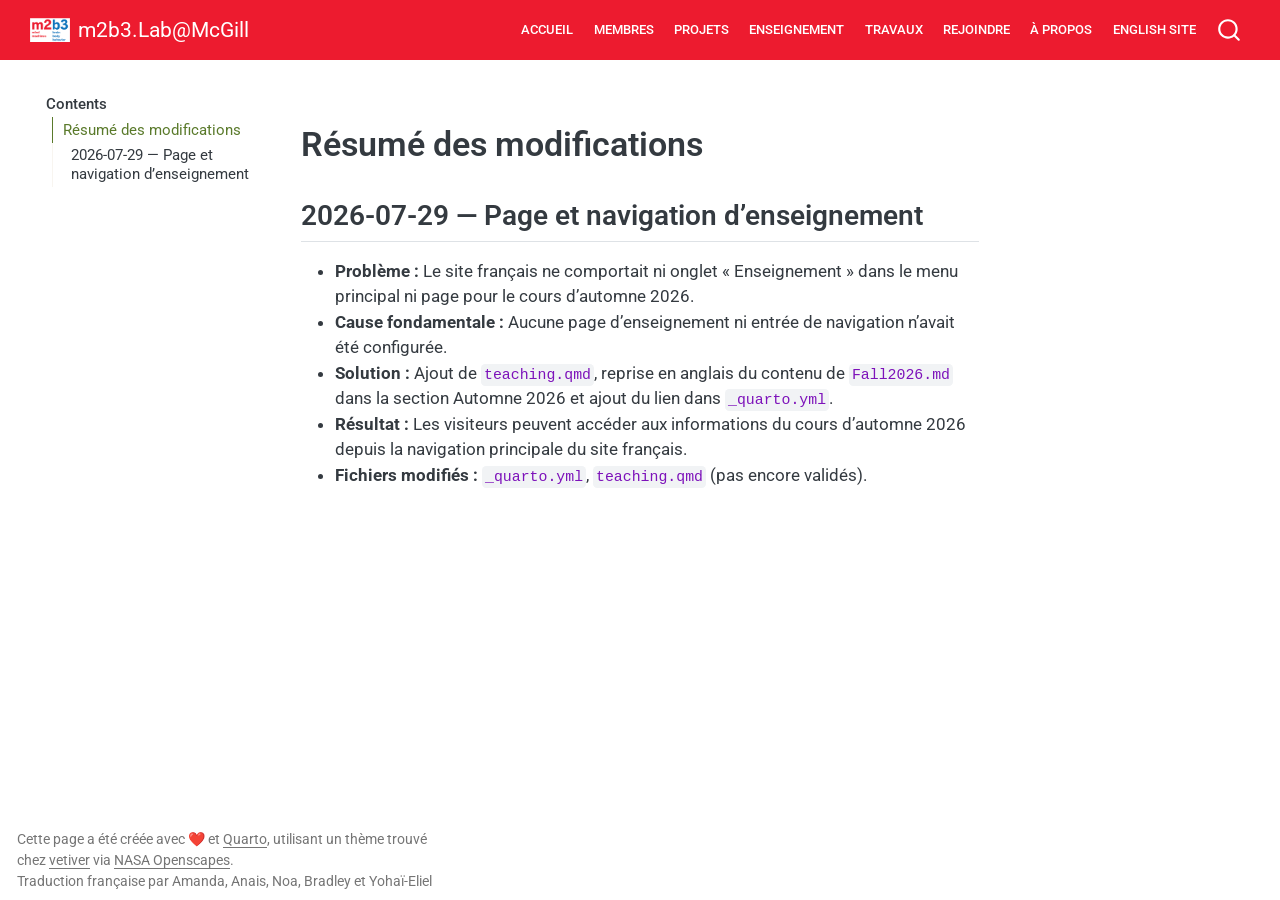
==== docs/CHANGE_COMMENTS.html @ 985b5c20 "teaching" ====
<!DOCTYPE html>
<html xmlns="http://www.w3.org/1999/xhtml" lang="en" xml:lang="en"><head>

<meta charset="utf-8">
<meta name="generator" content="quarto-1.8.27">

<meta name="viewport" content="width=device-width, initial-scale=1.0, user-scalable=yes">


<title>change_comments – m2b3.Lab@McGill</title>
<style>
code{white-space: pre-wrap;}
span.smallcaps{font-variant: small-caps;}
div.columns{display: flex; gap: min(4vw, 1.5em);}
div.column{flex: auto; overflow-x: auto;}
div.hanging-indent{margin-left: 1.5em; text-indent: -1.5em;}
ul.task-list{list-style: none;}
ul.task-list li input[type="checkbox"] {
  width: 0.8em;
  margin: 0 0.8em 0.2em -1em; /* quarto-specific, see https://github.com/quarto-dev/quarto-cli/issues/4556 */ 
  vertical-align: middle;
}
</style>


<script src="site_libs/quarto-nav/quarto-nav.js"></script>
<script src="site_libs/quarto-nav/headroom.min.js"></script>
<script src="site_libs/clipboard/clipboard.min.js"></script>
<script src="site_libs/quarto-search/autocomplete.umd.js"></script>
<script src="site_libs/quarto-search/fuse.min.js"></script>
<script src="site_libs/quarto-search/quarto-search.js"></script>
<meta name="quarto:offset" content="./">
<link href="./images/m2b3sq_favicon.png" rel="icon" type="image/png">
<script src="site_libs/quarto-html/quarto.js" type="module"></script>
<script src="site_libs/quarto-html/tabsets/tabsets.js" type="module"></script>
<script src="site_libs/quarto-html/axe/axe-check.js" type="module"></script>
<script src="site_libs/quarto-html/popper.min.js"></script>
<script src="site_libs/quarto-html/tippy.umd.min.js"></script>
<script src="site_libs/quarto-html/anchor.min.js"></script>
<link href="site_libs/quarto-html/tippy.css" rel="stylesheet">
<link href="site_libs/quarto-html/quarto-syntax-highlighting-ed96de9b727972fe78a7b5d16c58bf87.css" rel="stylesheet" id="quarto-text-highlighting-styles">
<script src="site_libs/bootstrap/bootstrap.min.js"></script>
<link href="site_libs/bootstrap/bootstrap-icons.css" rel="stylesheet">
<link href="site_libs/bootstrap/bootstrap-b197fa680512e054cc4f9c16efbc6578.min.css" rel="stylesheet" append-hash="true" id="quarto-bootstrap" data-mode="light">
<script id="quarto-search-options" type="application/json">{
  "location": "navbar",
  "copy-button": false,
  "collapse-after": 3,
  "panel-placement": "end",
  "type": "overlay",
  "limit": 50,
  "keyboard-shortcut": [
    "f",
    "/",
    "s"
  ],
  "show-item-context": false,
  "language": {
    "search-no-results-text": "No results",
    "search-matching-documents-text": "matching documents",
    "search-copy-link-title": "Copy link to search",
    "search-hide-matches-text": "Hide additional matches",
    "search-more-match-text": "more match in this document",
    "search-more-matches-text": "more matches in this document",
    "search-clear-button-title": "Clear",
    "search-text-placeholder": "",
    "search-detached-cancel-button-title": "Cancel",
    "search-submit-button-title": "Submit",
    "search-label": "Search"
  }
}</script>


<link rel="stylesheet" href="styles.css">
</head>

<body class="floating nav-fixed quarto-light">

<div id="quarto-search-results"></div>
  <header id="quarto-header" class="headroom fixed-top">
    <nav class="navbar navbar-expand-lg " data-bs-theme="dark">
      <div class="navbar-container container-fluid">
      <div class="navbar-brand-container mx-auto">
    <a href="./index.html" class="navbar-brand navbar-brand-logo">
    <img src="./images/m2b3_white.png" alt="Lab logo" class="navbar-logo light-content">
    <img src="./images/m2b3_white.png" alt="Lab logo" class="navbar-logo dark-content">
    </a>
    <a class="navbar-brand" href="./index.html">
    <span class="navbar-title">m2b3.Lab@McGill</span>
    </a>
  </div>
            <div id="quarto-search" class="" title="Search"></div>
          <button class="navbar-toggler" type="button" data-bs-toggle="collapse" data-bs-target="#navbarCollapse" aria-controls="navbarCollapse" role="menu" aria-expanded="false" aria-label="Toggle navigation" onclick="if (window.quartoToggleHeadroom) { window.quartoToggleHeadroom(); }">
  <span class="navbar-toggler-icon"></span>
</button>
          <div class="collapse navbar-collapse" id="navbarCollapse">
            <ul class="navbar-nav navbar-nav-scroll ms-auto">
  <li class="nav-item">
    <a class="nav-link" href="./index.html"> 
<span class="menu-text">Accueil</span></a>
  </li>  
  <li class="nav-item">
    <a class="nav-link" href="./members.html"> 
<span class="menu-text">Membres</span></a>
  </li>  
  <li class="nav-item">
    <a class="nav-link" href="./projects.html"> 
<span class="menu-text">Projets</span></a>
  </li>  
  <li class="nav-item">
    <a class="nav-link" href="./teaching.html"> 
<span class="menu-text">Enseignement</span></a>
  </li>  
  <li class="nav-item">
    <a class="nav-link" href="./output.html"> 
<span class="menu-text">Travaux</span></a>
  </li>  
  <li class="nav-item">
    <a class="nav-link" href="./join.html"> 
<span class="menu-text">Rejoindre</span></a>
  </li>  
  <li class="nav-item">
    <a class="nav-link" href="./locate.html"> 
<span class="menu-text">À propos</span></a>
  </li>  
  <li class="nav-item">
    <a class="nav-link" href="https://m2b3.github.io"> 
<span class="menu-text">English site</span></a>
  </li>  
</ul>
          </div> <!-- /navcollapse -->
            <div class="quarto-navbar-tools">
</div>
      </div> <!-- /container-fluid -->
    </nav>
</header>
<!-- content -->
<div id="quarto-content" class="quarto-container page-columns page-rows-contents page-layout-article page-navbar">
<!-- sidebar -->
  <nav id="quarto-sidebar" class="sidebar collapse collapse-horizontal quarto-sidebar-collapse-item sidebar-navigation floating overflow-auto">
    <nav id="TOC" role="doc-toc" class="toc-active">
    <h2 id="toc-title">Contents</h2>
   
  <ul>
  <li><a href="#résumé-des-modifications" id="toc-résumé-des-modifications" class="nav-link active" data-scroll-target="#résumé-des-modifications">Résumé des modifications</a>
  <ul class="collapse">
  <li><a href="#page-et-navigation-denseignement" id="toc-page-et-navigation-denseignement" class="nav-link" data-scroll-target="#page-et-navigation-denseignement">2026-07-29 — Page et navigation d’enseignement</a></li>
  </ul></li>
  </ul>
</nav>
</nav>
<div id="quarto-sidebar-glass" class="quarto-sidebar-collapse-item" data-bs-toggle="collapse" data-bs-target=".quarto-sidebar-collapse-item"></div>
<!-- margin-sidebar -->
    <div id="quarto-margin-sidebar" class="sidebar margin-sidebar zindex-bottom">
    </div>
<!-- main -->
<main class="content" id="quarto-document-content"><header id="title-block-header" class="quarto-title-block"></header>




<section id="résumé-des-modifications" class="level1">
<h1>Résumé des modifications</h1>
<section id="page-et-navigation-denseignement" class="level2">
<h2 class="anchored" data-anchor-id="page-et-navigation-denseignement">2026-07-29 — Page et navigation d’enseignement</h2>
<ul>
<li><strong>Problème :</strong> Le site français ne comportait ni onglet « Enseignement » dans le menu principal ni page pour le cours d’automne 2026.</li>
<li><strong>Cause fondamentale :</strong> Aucune page d’enseignement ni entrée de navigation n’avait été configurée.</li>
<li><strong>Solution :</strong> Ajout de <code>teaching.qmd</code>, reprise en anglais du contenu de <code>Fall2026.md</code> dans la section Automne 2026 et ajout du lien dans <code>_quarto.yml</code>.</li>
<li><strong>Résultat :</strong> Les visiteurs peuvent accéder aux informations du cours d’automne 2026 depuis la navigation principale du site français.</li>
<li><strong>Fichiers modifiés :</strong> <code>_quarto.yml</code>, <code>teaching.qmd</code> (pas encore validés).</li>
</ul>


</section>
</section>

</main> <!-- /main -->
<script id="quarto-html-after-body" type="application/javascript">
  window.document.addEventListener("DOMContentLoaded", function (event) {
    const icon = "";
    const anchorJS = new window.AnchorJS();
    anchorJS.options = {
      placement: 'right',
      icon: icon
    };
    anchorJS.add('.anchored');
    const isCodeAnnotation = (el) => {
      for (const clz of el.classList) {
        if (clz.startsWith('code-annotation-')) {                     
          return true;
        }
      }
      return false;
    }
    const onCopySuccess = function(e) {
      // button target
      const button = e.trigger;
      // don't keep focus
      button.blur();
      // flash "checked"
      button.classList.add('code-copy-button-checked');
      var currentTitle = button.getAttribute("title");
      button.setAttribute("title", "Copied!");
      let tooltip;
      if (window.bootstrap) {
        button.setAttribute("data-bs-toggle", "tooltip");
        button.setAttribute("data-bs-placement", "left");
        button.setAttribute("data-bs-title", "Copied!");
        tooltip = new bootstrap.Tooltip(button, 
          { trigger: "manual", 
            customClass: "code-copy-button-tooltip",
            offset: [0, -8]});
        tooltip.show();    
      }
      setTimeout(function() {
        if (tooltip) {
          tooltip.hide();
          button.removeAttribute("data-bs-title");
          button.removeAttribute("data-bs-toggle");
          button.removeAttribute("data-bs-placement");
        }
        button.setAttribute("title", currentTitle);
        button.classList.remove('code-copy-button-checked');
      }, 1000);
      // clear code selection
      e.clearSelection();
    }
    const getTextToCopy = function(trigger) {
      const outerScaffold = trigger.parentElement.cloneNode(true);
      const codeEl = outerScaffold.querySelector('code');
      for (const childEl of codeEl.children) {
        if (isCodeAnnotation(childEl)) {
          childEl.remove();
        }
      }
      return codeEl.innerText;
    }
    const clipboard = new window.ClipboardJS('.code-copy-button:not([data-in-quarto-modal])', {
      text: getTextToCopy
    });
    clipboard.on('success', onCopySuccess);
    if (window.document.getElementById('quarto-embedded-source-code-modal')) {
      const clipboardModal = new window.ClipboardJS('.code-copy-button[data-in-quarto-modal]', {
        text: getTextToCopy,
        container: window.document.getElementById('quarto-embedded-source-code-modal')
      });
      clipboardModal.on('success', onCopySuccess);
    }
      var localhostRegex = new RegExp(/^(?:http|https):\/\/localhost\:?[0-9]*\//);
      var mailtoRegex = new RegExp(/^mailto:/);
        var filterRegex = new RegExp("https:\/\/m2b3\.github\.io\/fr");
      var isInternal = (href) => {
          return filterRegex.test(href) || localhostRegex.test(href) || mailtoRegex.test(href);
      }
      // Inspect non-navigation links and adorn them if external
     var links = window.document.querySelectorAll('a[href]:not(.nav-link):not(.navbar-brand):not(.toc-action):not(.sidebar-link):not(.sidebar-item-toggle):not(.pagination-link):not(.no-external):not([aria-hidden]):not(.dropdown-item):not(.quarto-navigation-tool):not(.about-link)');
      for (var i=0; i<links.length; i++) {
        const link = links[i];
        if (!isInternal(link.href)) {
          // undo the damage that might have been done by quarto-nav.js in the case of
          // links that we want to consider external
          if (link.dataset.originalHref !== undefined) {
            link.href = link.dataset.originalHref;
          }
        }
      }
    function tippyHover(el, contentFn, onTriggerFn, onUntriggerFn) {
      const config = {
        allowHTML: true,
        maxWidth: 500,
        delay: 100,
        arrow: false,
        appendTo: function(el) {
            return el.parentElement;
        },
        interactive: true,
        interactiveBorder: 10,
        theme: 'quarto',
        placement: 'bottom-start',
      };
      if (contentFn) {
        config.content = contentFn;
      }
      if (onTriggerFn) {
        config.onTrigger = onTriggerFn;
      }
      if (onUntriggerFn) {
        config.onUntrigger = onUntriggerFn;
      }
      window.tippy(el, config); 
    }
    const noterefs = window.document.querySelectorAll('a[role="doc-noteref"]');
    for (var i=0; i<noterefs.length; i++) {
      const ref = noterefs[i];
      tippyHover(ref, function() {
        // use id or data attribute instead here
        let href = ref.getAttribute('data-footnote-href') || ref.getAttribute('href');
        try { href = new URL(href).hash; } catch {}
        const id = href.replace(/^#\/?/, "");
        const note = window.document.getElementById(id);
        if (note) {
          return note.innerHTML;
        } else {
          return "";
        }
      });
    }
    const xrefs = window.document.querySelectorAll('a.quarto-xref');
    const processXRef = (id, note) => {
      // Strip column container classes
      const stripColumnClz = (el) => {
        el.classList.remove("page-full", "page-columns");
        if (el.children) {
          for (const child of el.children) {
            stripColumnClz(child);
          }
        }
      }
      stripColumnClz(note)
      if (id === null || id.startsWith('sec-')) {
        // Special case sections, only their first couple elements
        const container = document.createElement("div");
        if (note.children && note.children.length > 2) {
          container.appendChild(note.children[0].cloneNode(true));
          for (let i = 1; i < note.children.length; i++) {
            const child = note.children[i];
            if (child.tagName === "P" && child.innerText === "") {
              continue;
            } else {
              container.appendChild(child.cloneNode(true));
              break;
            }
          }
          if (window.Quarto?.typesetMath) {
            window.Quarto.typesetMath(container);
          }
          return container.innerHTML
        } else {
          if (window.Quarto?.typesetMath) {
            window.Quarto.typesetMath(note);
          }
          return note.innerHTML;
        }
      } else {
        // Remove any anchor links if they are present
        const anchorLink = note.querySelector('a.anchorjs-link');
        if (anchorLink) {
          anchorLink.remove();
        }
        if (window.Quarto?.typesetMath) {
          window.Quarto.typesetMath(note);
        }
        if (note.classList.contains("callout")) {
          return note.outerHTML;
        } else {
          return note.innerHTML;
        }
      }
    }
    for (var i=0; i<xrefs.length; i++) {
      const xref = xrefs[i];
      tippyHover(xref, undefined, function(instance) {
        instance.disable();
        let url = xref.getAttribute('href');
        let hash = undefined; 
        if (url.startsWith('#')) {
          hash = url;
        } else {
          try { hash = new URL(url).hash; } catch {}
        }
        if (hash) {
          const id = hash.replace(/^#\/?/, "");
          const note = window.document.getElementById(id);
          if (note !== null) {
            try {
              const html = processXRef(id, note.cloneNode(true));
              instance.setContent(html);
            } finally {
              instance.enable();
              instance.show();
            }
          } else {
            // See if we can fetch this
            fetch(url.split('#')[0])
            .then(res => res.text())
            .then(html => {
              const parser = new DOMParser();
              const htmlDoc = parser.parseFromString(html, "text/html");
              const note = htmlDoc.getElementById(id);
              if (note !== null) {
                const html = processXRef(id, note);
                instance.setContent(html);
              } 
            }).finally(() => {
              instance.enable();
              instance.show();
            });
          }
        } else {
          // See if we can fetch a full url (with no hash to target)
          // This is a special case and we should probably do some content thinning / targeting
          fetch(url)
          .then(res => res.text())
          .then(html => {
            const parser = new DOMParser();
            const htmlDoc = parser.parseFromString(html, "text/html");
            const note = htmlDoc.querySelector('main.content');
            if (note !== null) {
              // This should only happen for chapter cross references
              // (since there is no id in the URL)
              // remove the first header
              if (note.children.length > 0 && note.children[0].tagName === "HEADER") {
                note.children[0].remove();
              }
              const html = processXRef(null, note);
              instance.setContent(html);
            } 
          }).finally(() => {
            instance.enable();
            instance.show();
          });
        }
      }, function(instance) {
      });
    }
        let selectedAnnoteEl;
        const selectorForAnnotation = ( cell, annotation) => {
          let cellAttr = 'data-code-cell="' + cell + '"';
          let lineAttr = 'data-code-annotation="' +  annotation + '"';
          const selector = 'span[' + cellAttr + '][' + lineAttr + ']';
          return selector;
        }
        const selectCodeLines = (annoteEl) => {
          const doc = window.document;
          const targetCell = annoteEl.getAttribute("data-target-cell");
          const targetAnnotation = annoteEl.getAttribute("data-target-annotation");
          const annoteSpan = window.document.querySelector(selectorForAnnotation(targetCell, targetAnnotation));
          const lines = annoteSpan.getAttribute("data-code-lines").split(",");
          const lineIds = lines.map((line) => {
            return targetCell + "-" + line;
          })
          let top = null;
          let height = null;
          let parent = null;
          if (lineIds.length > 0) {
              //compute the position of the single el (top and bottom and make a div)
              const el = window.document.getElementById(lineIds[0]);
              top = el.offsetTop;
              height = el.offsetHeight;
              parent = el.parentElement.parentElement;
            if (lineIds.length > 1) {
              const lastEl = window.document.getElementById(lineIds[lineIds.length - 1]);
              const bottom = lastEl.offsetTop + lastEl.offsetHeight;
              height = bottom - top;
            }
            if (top !== null && height !== null && parent !== null) {
              // cook up a div (if necessary) and position it 
              let div = window.document.getElementById("code-annotation-line-highlight");
              if (div === null) {
                div = window.document.createElement("div");
                div.setAttribute("id", "code-annotation-line-highlight");
                div.style.position = 'absolute';
                parent.appendChild(div);
              }
              div.style.top = top - 2 + "px";
              div.style.height = height + 4 + "px";
              div.style.left = 0;
              let gutterDiv = window.document.getElementById("code-annotation-line-highlight-gutter");
              if (gutterDiv === null) {
                gutterDiv = window.document.createElement("div");
                gutterDiv.setAttribute("id", "code-annotation-line-highlight-gutter");
                gutterDiv.style.position = 'absolute';
                const codeCell = window.document.getElementById(targetCell);
                const gutter = codeCell.querySelector('.code-annotation-gutter');
                gutter.appendChild(gutterDiv);
              }
              gutterDiv.style.top = top - 2 + "px";
              gutterDiv.style.height = height + 4 + "px";
            }
            selectedAnnoteEl = annoteEl;
          }
        };
        const unselectCodeLines = () => {
          const elementsIds = ["code-annotation-line-highlight", "code-annotation-line-highlight-gutter"];
          elementsIds.forEach((elId) => {
            const div = window.document.getElementById(elId);
            if (div) {
              div.remove();
            }
          });
          selectedAnnoteEl = undefined;
        };
          // Handle positioning of the toggle
      window.addEventListener(
        "resize",
        throttle(() => {
          elRect = undefined;
          if (selectedAnnoteEl) {
            selectCodeLines(selectedAnnoteEl);
          }
        }, 10)
      );
      function throttle(fn, ms) {
      let throttle = false;
      let timer;
        return (...args) => {
          if(!throttle) { // first call gets through
              fn.apply(this, args);
              throttle = true;
          } else { // all the others get throttled
              if(timer) clearTimeout(timer); // cancel #2
              timer = setTimeout(() => {
                fn.apply(this, args);
                timer = throttle = false;
              }, ms);
          }
        };
      }
        // Attach click handler to the DT
        const annoteDls = window.document.querySelectorAll('dt[data-target-cell]');
        for (const annoteDlNode of annoteDls) {
          annoteDlNode.addEventListener('click', (event) => {
            const clickedEl = event.target;
            if (clickedEl !== selectedAnnoteEl) {
              unselectCodeLines();
              const activeEl = window.document.querySelector('dt[data-target-cell].code-annotation-active');
              if (activeEl) {
                activeEl.classList.remove('code-annotation-active');
              }
              selectCodeLines(clickedEl);
              clickedEl.classList.add('code-annotation-active');
            } else {
              // Unselect the line
              unselectCodeLines();
              clickedEl.classList.remove('code-annotation-active');
            }
          });
        }
    const findCites = (el) => {
      const parentEl = el.parentElement;
      if (parentEl) {
        const cites = parentEl.dataset.cites;
        if (cites) {
          return {
            el,
            cites: cites.split(' ')
          };
        } else {
          return findCites(el.parentElement)
        }
      } else {
        return undefined;
      }
    };
    var bibliorefs = window.document.querySelectorAll('a[role="doc-biblioref"]');
    for (var i=0; i<bibliorefs.length; i++) {
      const ref = bibliorefs[i];
      const citeInfo = findCites(ref);
      if (citeInfo) {
        tippyHover(citeInfo.el, function() {
          var popup = window.document.createElement('div');
          citeInfo.cites.forEach(function(cite) {
            var citeDiv = window.document.createElement('div');
            citeDiv.classList.add('hanging-indent');
            citeDiv.classList.add('csl-entry');
            var biblioDiv = window.document.getElementById('ref-' + cite);
            if (biblioDiv) {
              citeDiv.innerHTML = biblioDiv.innerHTML;
            }
            popup.appendChild(citeDiv);
          });
          return popup.innerHTML;
        });
      }
    }
  });
  </script>
</div> <!-- /content -->
<footer class="footer">
  <div class="nav-footer">
    <div class="nav-footer-left">
<p>Cette page a été créée avec ❤️ et <a href="https://quarto.org/">Quarto</a>, utilisant un thème trouvé chez <a href="https://github.com/rstudio/vetiver.rstudio.com">vetiver</a> via <a href="https://nasa-openscapes.github.io/">NASA Openscapes</a>.<br>
Traduction française par Amanda, Anais, Noa, Bradley et Yohaï-Eliel</p>
</div>   
    <div class="nav-footer-center">
      &nbsp;
    </div>
    <div class="nav-footer-right">
      &nbsp;
    </div>
  </div>
</footer>




</body></html>
---- docs/site_libs/quarto-html/tippy.css ----
.tippy-box[data-animation=fade][data-state=hidden]{opacity:0}[data-tippy-root]{max-width:calc(100vw - 10px)}.tippy-box{position:relative;background-color:#333;color:#fff;border-radius:4px;font-size:14px;line-height:1.4;white-space:normal;outline:0;transition-property:transform,visibility,opacity}.tippy-box[data-placement^=top]>.tippy-arrow{bottom:0}.tippy-box[data-placement^=top]>.tippy-arrow:before{bottom:-7px;left:0;border-width:8px 8px 0;border-top-color:initial;transform-origin:center top}.tippy-box[data-placement^=bottom]>.tippy-arrow{top:0}.tippy-box[data-placement^=bottom]>.tippy-arrow:before{top:-7px;left:0;border-width:0 8px 8px;border-bottom-color:initial;transform-origin:center bottom}.tippy-box[data-placement^=left]>.tippy-arrow{right:0}.tippy-box[data-placement^=left]>.tippy-arrow:before{border-width:8px 0 8px 8px;border-left-color:initial;right:-7px;transform-origin:center left}.tippy-box[data-placement^=right]>.tippy-arrow{left:0}.tippy-box[data-placement^=right]>.tippy-arrow:before{left:-7px;border-width:8px 8px 8px 0;border-right-color:initial;transform-origin:center right}.tippy-box[data-inertia][data-state=visible]{transition-timing-function:cubic-bezier(.54,1.5,.38,1.11)}.tippy-arrow{width:16px;height:16px;color:#333}.tippy-arrow:before{content:"";position:absolute;border-color:transparent;border-style:solid}.tippy-content{position:relative;padding:5px 9px;z-index:1}
---- docs/site_libs/quarto-html/quarto-syntax-highlighting-ed96de9b727972fe78a7b5d16c58bf87.css ----
/* quarto syntax highlight colors */
:root {
  --quarto-hl-ot-color: #003B4F;
  --quarto-hl-at-color: #657422;
  --quarto-hl-ss-color: #20794D;
  --quarto-hl-an-color: #5E5E5E;
  --quarto-hl-fu-color: #4758AB;
  --quarto-hl-st-color: #20794D;
  --quarto-hl-cf-color: #003B4F;
  --quarto-hl-op-color: #5E5E5E;
  --quarto-hl-er-color: #AD0000;
  --quarto-hl-bn-color: #AD0000;
  --quarto-hl-al-color: #AD0000;
  --quarto-hl-va-color: #111111;
  --quarto-hl-bu-color: inherit;
  --quarto-hl-ex-color: inherit;
  --quarto-hl-pp-color: #AD0000;
  --quarto-hl-in-color: #5E5E5E;
  --quarto-hl-vs-color: #20794D;
  --quarto-hl-wa-color: #5E5E5E;
  --quarto-hl-do-color: #5E5E5E;
  --quarto-hl-im-color: #00769E;
  --quarto-hl-ch-color: #20794D;
  --quarto-hl-dt-color: #AD0000;
  --quarto-hl-fl-color: #AD0000;
  --quarto-hl-co-color: #5E5E5E;
  --quarto-hl-cv-color: #5E5E5E;
  --quarto-hl-cn-color: #8f5902;
  --quarto-hl-sc-color: #5E5E5E;
  --quarto-hl-dv-color: #AD0000;
  --quarto-hl-kw-color: #003B4F;
}

/* other quarto variables */
:root {
  --quarto-font-monospace: SFMono-Regular, Menlo, Monaco, Consolas, "Liberation Mono", "Courier New", monospace;
}

/* syntax highlight based on Pandoc's rules */
pre > code.sourceCode > span {
  color: #003B4F;
}

code.sourceCode > span {
  color: #003B4F;
}

div.sourceCode,
div.sourceCode pre.sourceCode {
  color: #003B4F;
}

/* Normal */
code span {
  color: #003B4F;
}

/* Alert */
code span.al {
  color: #AD0000;
  font-style: inherit;
}

/* Annotation */
code span.an {
  color: #5E5E5E;
  font-style: inherit;
}

/* Attribute */
code span.at {
  color: #657422;
  font-style: inherit;
}

/* BaseN */
code span.bn {
  color: #AD0000;
  font-style: inherit;
}

/* BuiltIn */
code span.bu {
  font-style: inherit;
}

/* ControlFlow */
code span.cf {
  color: #003B4F;
  font-weight: bold;
  font-style: inherit;
}

/* Char */
code span.ch {
  color: #20794D;
  font-style: inherit;
}

/* Constant */
code span.cn {
  color: #8f5902;
  font-style: inherit;
}

/* Comment */
code span.co {
  color: #5E5E5E;
  font-style: inherit;
}

/* CommentVar */
code span.cv {
  color: #5E5E5E;
  font-style: italic;
}

/* Documentation */
code span.do {
  color: #5E5E5E;
  font-style: italic;
}

/* DataType */
code span.dt {
  color: #AD0000;
  font-style: inherit;
}

/* DecVal */
code span.dv {
  color: #AD0000;
  font-style: inherit;
}

/* Error */
code span.er {
  color: #AD0000;
  font-style: inherit;
}

/* Extension */
code span.ex {
  font-style: inherit;
}

/* Float */
code span.fl {
  color: #AD0000;
  font-style: inherit;
}

/* Function */
code span.fu {
  color: #4758AB;
  font-style: inherit;
}

/* Import */
code span.im {
  color: #00769E;
  font-style: inherit;
}

/* Information */
code span.in {
  color: #5E5E5E;
  font-style: inherit;
}

/* Keyword */
code span.kw {
  color: #003B4F;
  font-weight: bold;
  font-style: inherit;
}

/* Operator */
code span.op {
  color: #5E5E5E;
  font-style: inherit;
}

/* Other */
code span.ot {
  color: #003B4F;
  font-style: inherit;
}

/* Preprocessor */
code span.pp {
  color: #AD0000;
  font-style: inherit;
}

/* SpecialChar */
code span.sc {
  color: #5E5E5E;
  font-style: inherit;
}

/* SpecialString */
code span.ss {
  color: #20794D;
  font-style: inherit;
}

/* String */
code span.st {
  color: #20794D;
  font-style: inherit;
}

/* Variable */
code span.va {
  color: #111111;
  font-style: inherit;
}

/* VerbatimString */
code span.vs {
  color: #20794D;
  font-style: inherit;
}

/* Warning */
code span.wa {
  color: #5E5E5E;
  font-style: italic;
}

.prevent-inlining {
  content: "</";
}

/*# sourceMappingURL=0920dd6d7437995b8cdf7429764427b1.css.map */
---- docs/styles.css ----
/* css styles */
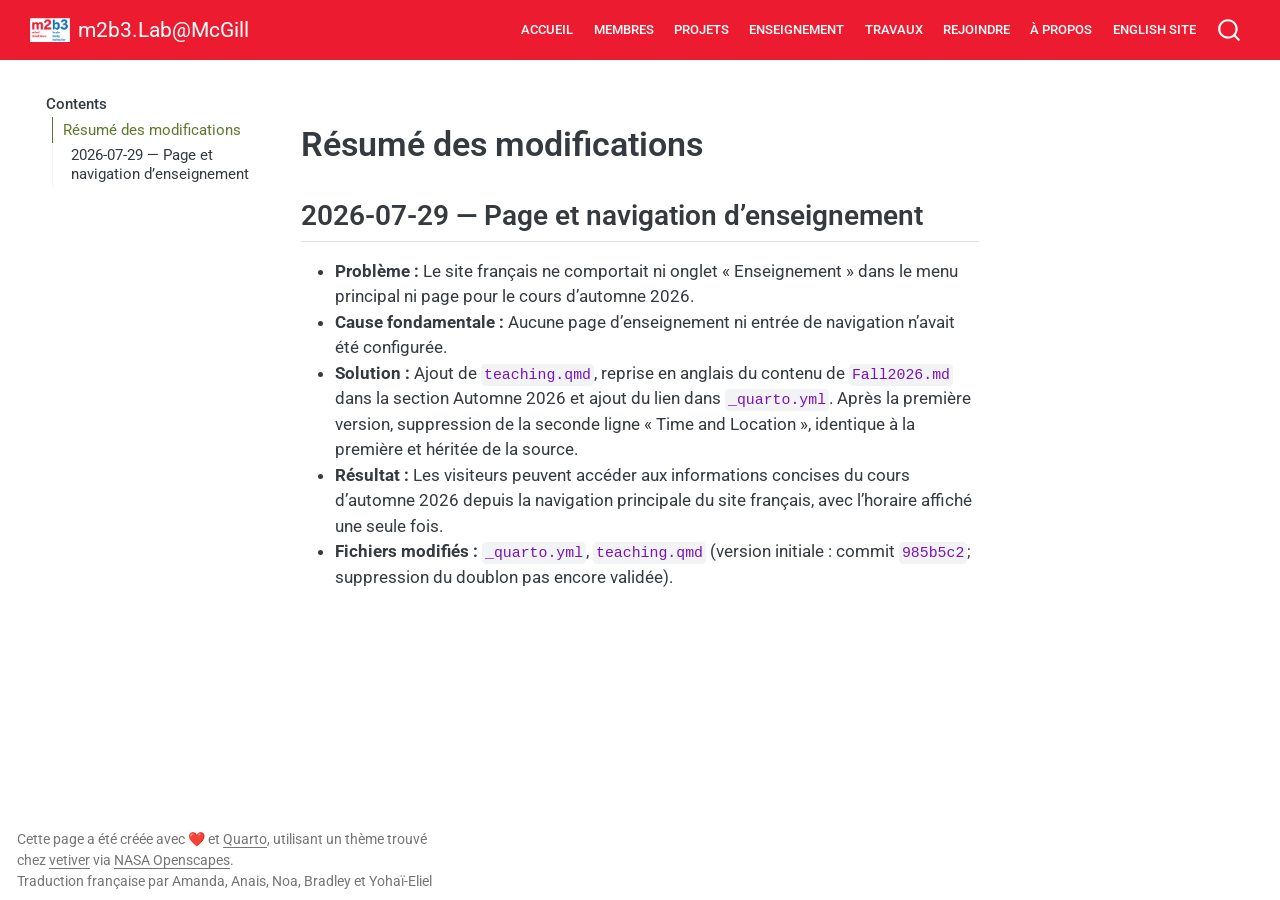
==== commit 3d25b7bb: "teaching" ====
--- a/docs/CHANGE_COMMENTS.html
+++ b/docs/CHANGE_COMMENTS.html
@@ -166,9 +166,9 @@
 <ul>
 <li><strong>Problème :</strong> Le site français ne comportait ni onglet « Enseignement » dans le menu principal ni page pour le cours d’automne 2026.</li>
 <li><strong>Cause fondamentale :</strong> Aucune page d’enseignement ni entrée de navigation n’avait été configurée.</li>
-<li><strong>Solution :</strong> Ajout de <code>teaching.qmd</code>, reprise en anglais du contenu de <code>Fall2026.md</code> dans la section Automne 2026 et ajout du lien dans <code>_quarto.yml</code>.</li>
-<li><strong>Résultat :</strong> Les visiteurs peuvent accéder aux informations du cours d’automne 2026 depuis la navigation principale du site français.</li>
-<li><strong>Fichiers modifiés :</strong> <code>_quarto.yml</code>, <code>teaching.qmd</code> (pas encore validés).</li>
+<li><strong>Solution :</strong> Ajout de <code>teaching.qmd</code>, reprise en anglais du contenu de <code>Fall2026.md</code> dans la section Automne 2026 et ajout du lien dans <code>_quarto.yml</code>. Après la première version, suppression de la seconde ligne « Time and Location », identique à la première et héritée de la source.</li>
+<li><strong>Résultat :</strong> Les visiteurs peuvent accéder aux informations concises du cours d’automne 2026 depuis la navigation principale du site français, avec l’horaire affiché une seule fois.</li>
+<li><strong>Fichiers modifiés :</strong> <code>_quarto.yml</code>, <code>teaching.qmd</code> (version initiale : commit <code>985b5c2</code>; suppression du doublon pas encore validée).</li>
 </ul>
 
 
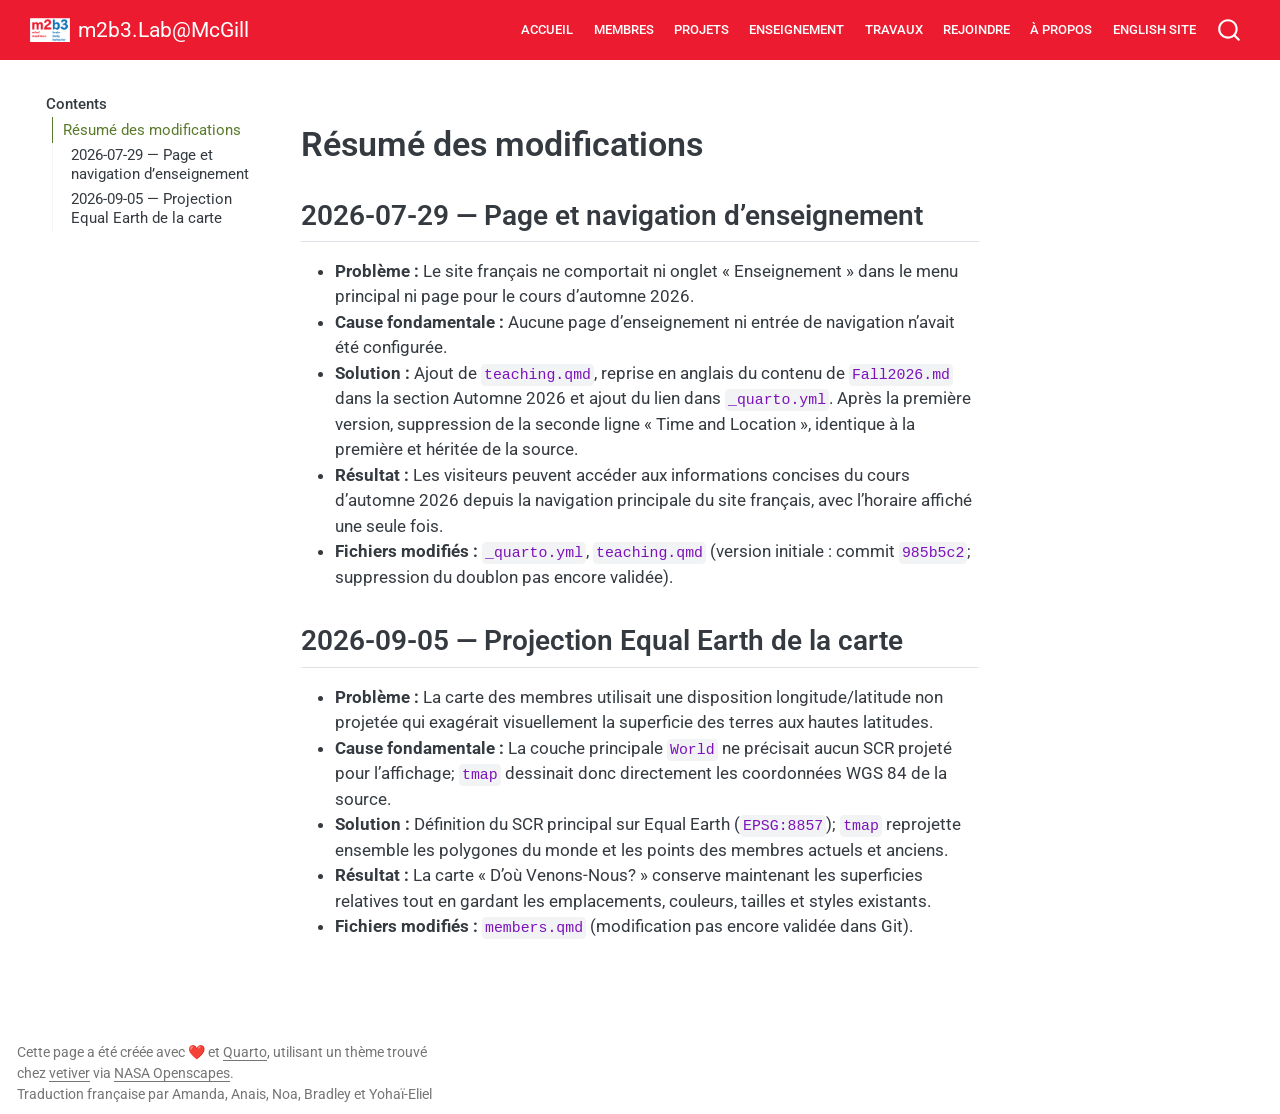
==== commit e539211b: "equalearth" ====
--- a/docs/CHANGE_COMMENTS.html
+++ b/docs/CHANGE_COMMENTS.html
@@ -145,6 +145,7 @@
   <li><a href="#résumé-des-modifications" id="toc-résumé-des-modifications" class="nav-link active" data-scroll-target="#résumé-des-modifications">Résumé des modifications</a>
   <ul class="collapse">
   <li><a href="#page-et-navigation-denseignement" id="toc-page-et-navigation-denseignement" class="nav-link" data-scroll-target="#page-et-navigation-denseignement">2026-07-29 — Page et navigation d’enseignement</a></li>
+  <li><a href="#projection-equal-earth-de-la-carte" id="toc-projection-equal-earth-de-la-carte" class="nav-link" data-scroll-target="#projection-equal-earth-de-la-carte">2026-09-05 — Projection Equal Earth de la carte</a></li>
   </ul></li>
   </ul>
 </nav>
@@ -169,6 +170,16 @@
 <li><strong>Solution :</strong> Ajout de <code>teaching.qmd</code>, reprise en anglais du contenu de <code>Fall2026.md</code> dans la section Automne 2026 et ajout du lien dans <code>_quarto.yml</code>. Après la première version, suppression de la seconde ligne « Time and Location », identique à la première et héritée de la source.</li>
 <li><strong>Résultat :</strong> Les visiteurs peuvent accéder aux informations concises du cours d’automne 2026 depuis la navigation principale du site français, avec l’horaire affiché une seule fois.</li>
 <li><strong>Fichiers modifiés :</strong> <code>_quarto.yml</code>, <code>teaching.qmd</code> (version initiale : commit <code>985b5c2</code>; suppression du doublon pas encore validée).</li>
+</ul>
+</section>
+<section id="projection-equal-earth-de-la-carte" class="level2">
+<h2 class="anchored" data-anchor-id="projection-equal-earth-de-la-carte">2026-09-05 — Projection Equal Earth de la carte</h2>
+<ul>
+<li><strong>Problème :</strong> La carte des membres utilisait une disposition longitude/latitude non projetée qui exagérait visuellement la superficie des terres aux hautes latitudes.</li>
+<li><strong>Cause fondamentale :</strong> La couche principale <code>World</code> ne précisait aucun SCR projeté pour l’affichage; <code>tmap</code> dessinait donc directement les coordonnées WGS 84 de la source.</li>
+<li><strong>Solution :</strong> Définition du SCR principal sur Equal Earth (<code>EPSG:8857</code>); <code>tmap</code> reprojette ensemble les polygones du monde et les points des membres actuels et anciens.</li>
+<li><strong>Résultat :</strong> La carte « D’où Venons-Nous? » conserve maintenant les superficies relatives tout en gardant les emplacements, couleurs, tailles et styles existants.</li>
+<li><strong>Fichiers modifiés :</strong> <code>members.qmd</code> (modification pas encore validée dans Git).</li>
 </ul>
 
 
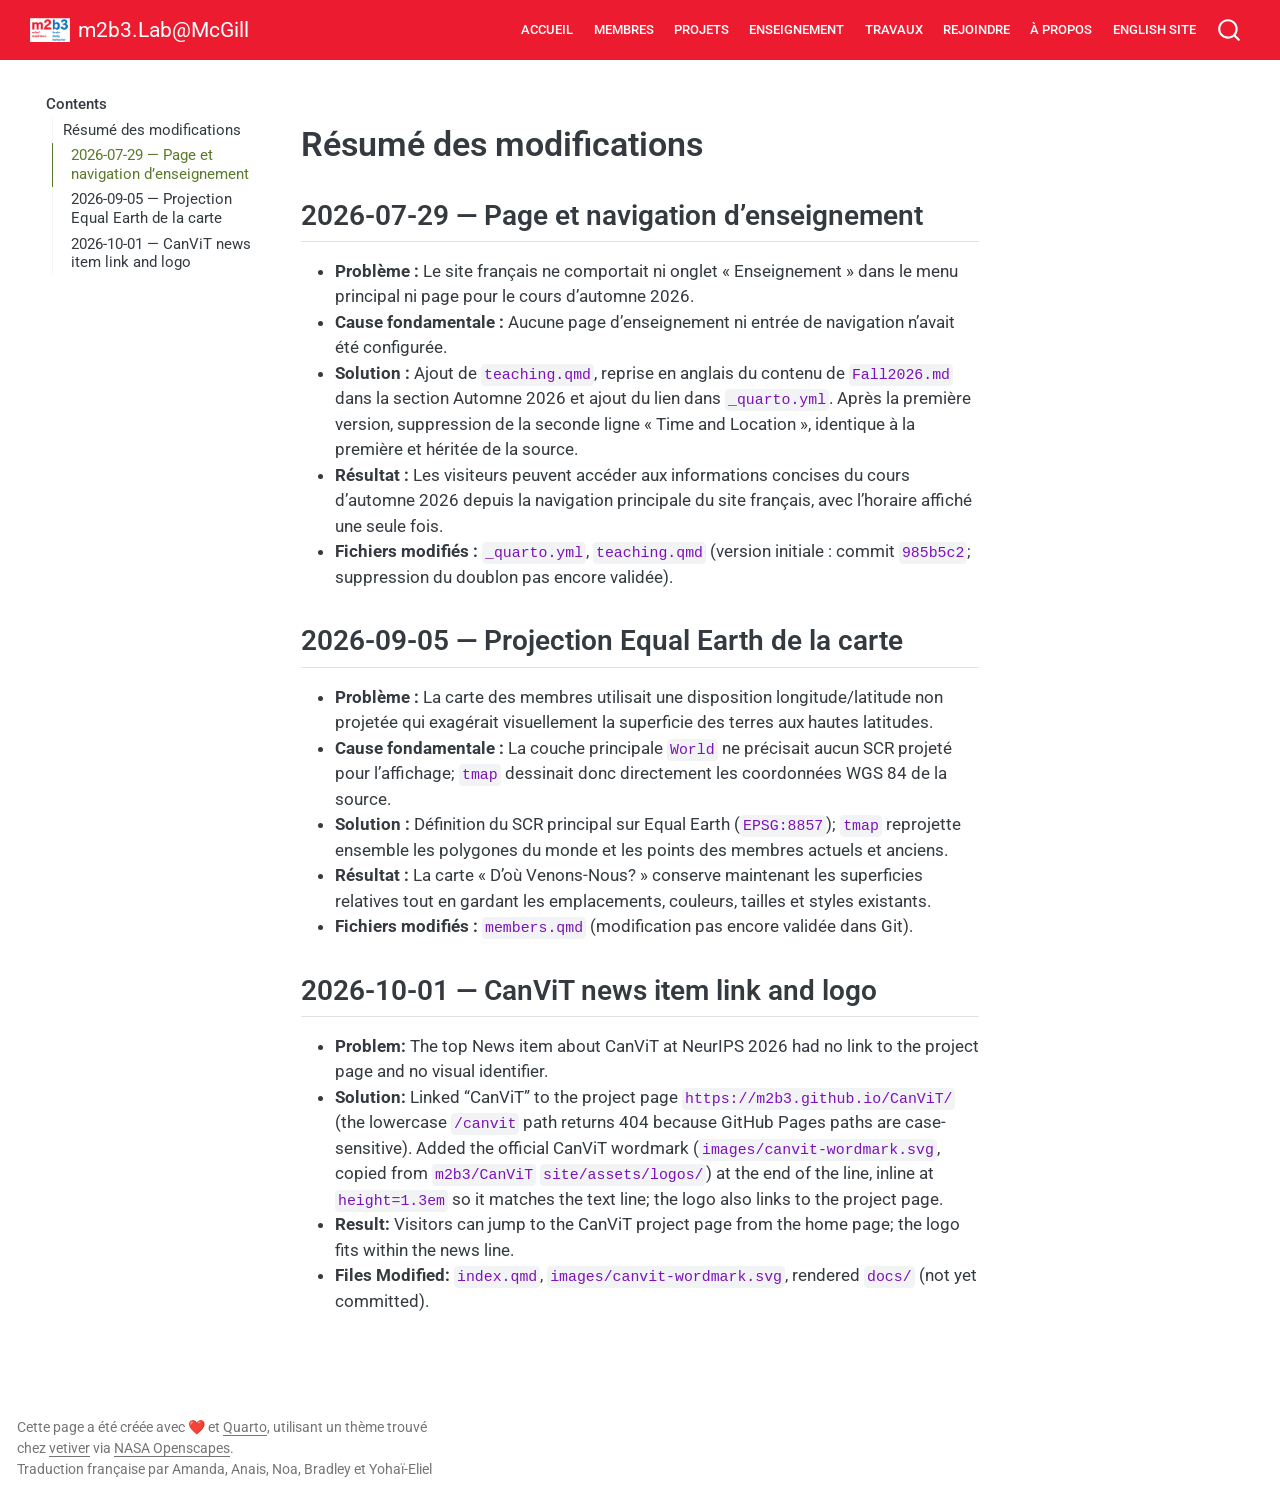
==== commit f067d199: "canvit" ====
--- a/docs/CHANGE_COMMENTS.html
+++ b/docs/CHANGE_COMMENTS.html
@@ -146,6 +146,7 @@
   <ul class="collapse">
   <li><a href="#page-et-navigation-denseignement" id="toc-page-et-navigation-denseignement" class="nav-link" data-scroll-target="#page-et-navigation-denseignement">2026-07-29 — Page et navigation d’enseignement</a></li>
   <li><a href="#projection-equal-earth-de-la-carte" id="toc-projection-equal-earth-de-la-carte" class="nav-link" data-scroll-target="#projection-equal-earth-de-la-carte">2026-09-05 — Projection Equal Earth de la carte</a></li>
+  <li><a href="#canvit-news-item-link-and-logo" id="toc-canvit-news-item-link-and-logo" class="nav-link" data-scroll-target="#canvit-news-item-link-and-logo">2026-10-01 — CanViT news item link and logo</a></li>
   </ul></li>
   </ul>
 </nav>
@@ -180,6 +181,15 @@
 <li><strong>Solution :</strong> Définition du SCR principal sur Equal Earth (<code>EPSG:8857</code>); <code>tmap</code> reprojette ensemble les polygones du monde et les points des membres actuels et anciens.</li>
 <li><strong>Résultat :</strong> La carte « D’où Venons-Nous? » conserve maintenant les superficies relatives tout en gardant les emplacements, couleurs, tailles et styles existants.</li>
 <li><strong>Fichiers modifiés :</strong> <code>members.qmd</code> (modification pas encore validée dans Git).</li>
+</ul>
+</section>
+<section id="canvit-news-item-link-and-logo" class="level2">
+<h2 class="anchored" data-anchor-id="canvit-news-item-link-and-logo">2026-10-01 — CanViT news item link and logo</h2>
+<ul>
+<li><strong>Problem:</strong> The top News item about CanViT at NeurIPS 2026 had no link to the project page and no visual identifier.</li>
+<li><strong>Solution:</strong> Linked “CanViT” to the project page <code>https://m2b3.github.io/CanViT/</code> (the lowercase <code>/canvit</code> path returns 404 because GitHub Pages paths are case-sensitive). Added the official CanViT wordmark (<code>images/canvit-wordmark.svg</code>, copied from <code>m2b3/CanViT</code> <code>site/assets/logos/</code>) at the end of the line, inline at <code>height=1.3em</code> so it matches the text line; the logo also links to the project page.</li>
+<li><strong>Result:</strong> Visitors can jump to the CanViT project page from the home page; the logo fits within the news line.</li>
+<li><strong>Files Modified:</strong> <code>index.qmd</code>, <code>images/canvit-wordmark.svg</code>, rendered <code>docs/</code> (not yet committed).</li>
 </ul>
 
 
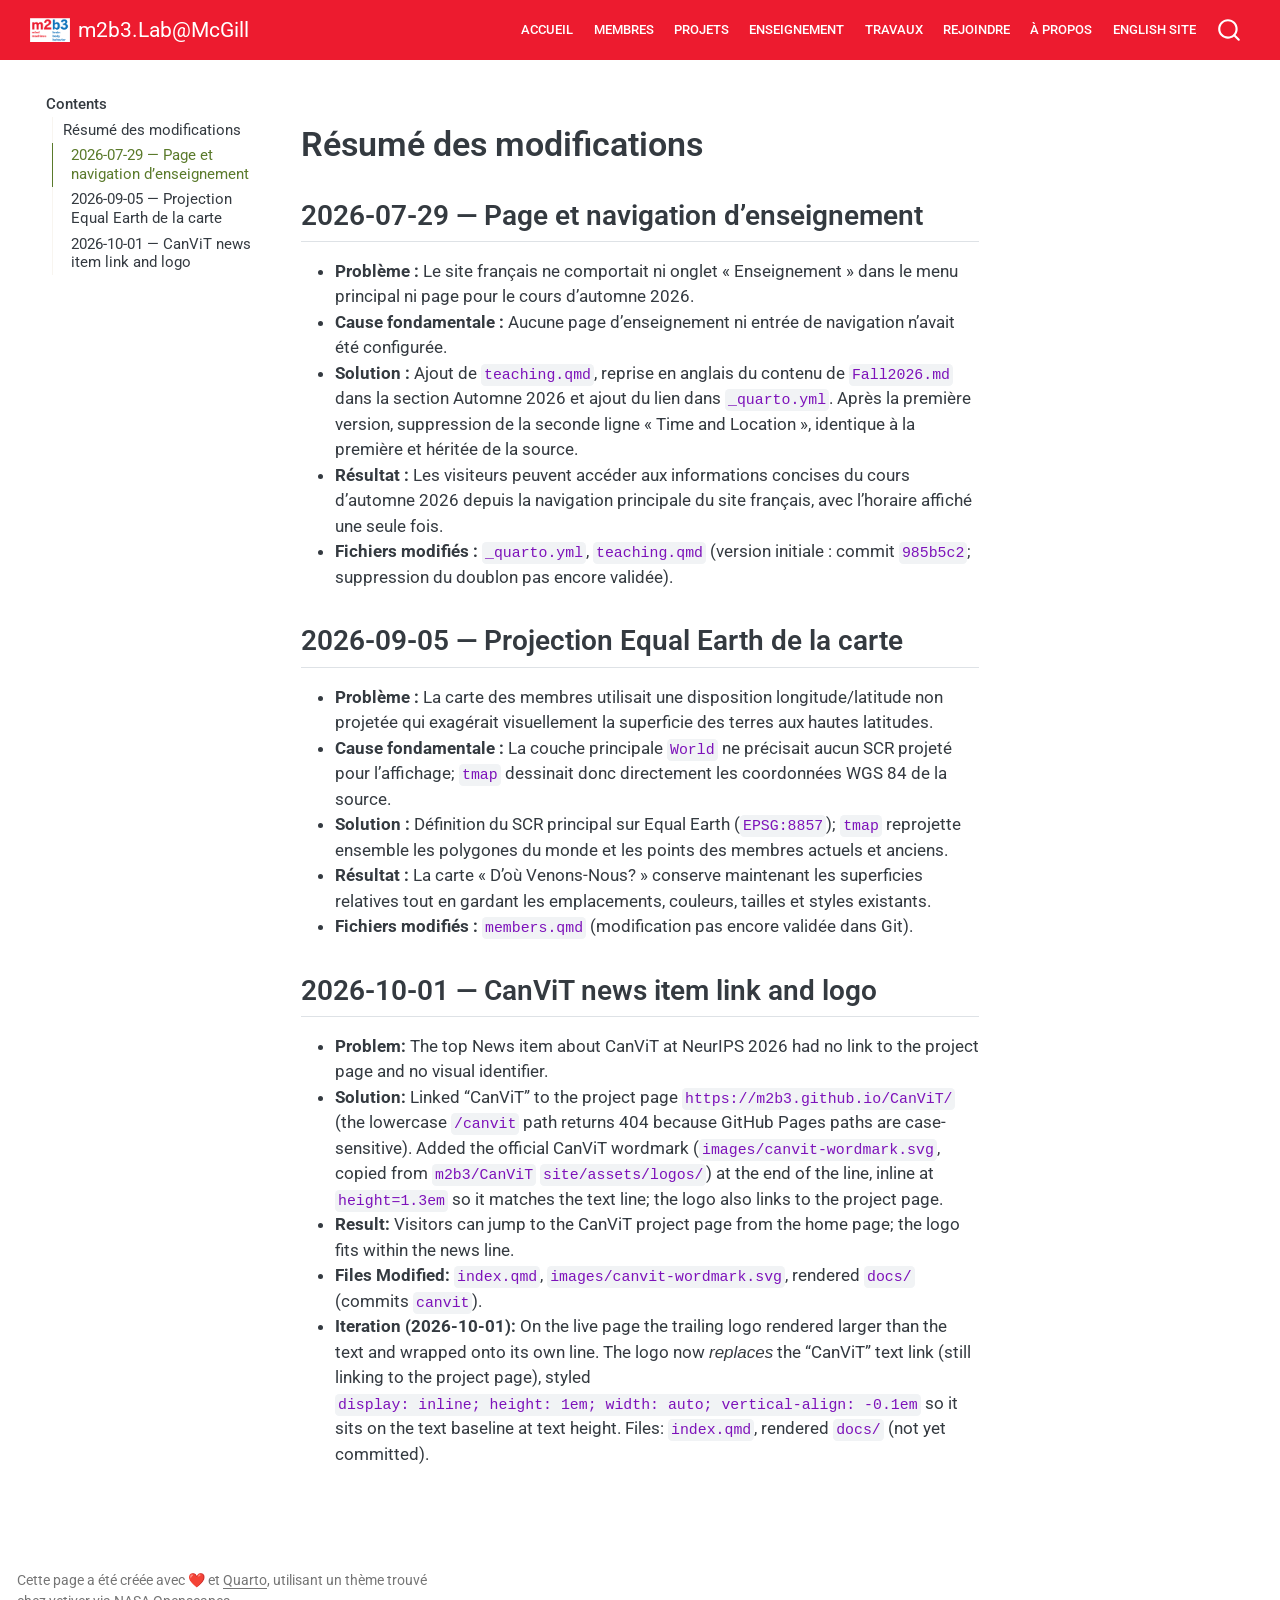
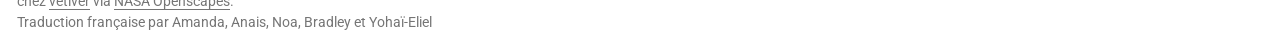
==== commit 56223ed7: "canvit" ====
--- a/docs/CHANGE_COMMENTS.html
+++ b/docs/CHANGE_COMMENTS.html
@@ -189,7 +189,8 @@
 <li><strong>Problem:</strong> The top News item about CanViT at NeurIPS 2026 had no link to the project page and no visual identifier.</li>
 <li><strong>Solution:</strong> Linked “CanViT” to the project page <code>https://m2b3.github.io/CanViT/</code> (the lowercase <code>/canvit</code> path returns 404 because GitHub Pages paths are case-sensitive). Added the official CanViT wordmark (<code>images/canvit-wordmark.svg</code>, copied from <code>m2b3/CanViT</code> <code>site/assets/logos/</code>) at the end of the line, inline at <code>height=1.3em</code> so it matches the text line; the logo also links to the project page.</li>
 <li><strong>Result:</strong> Visitors can jump to the CanViT project page from the home page; the logo fits within the news line.</li>
-<li><strong>Files Modified:</strong> <code>index.qmd</code>, <code>images/canvit-wordmark.svg</code>, rendered <code>docs/</code> (not yet committed).</li>
+<li><strong>Files Modified:</strong> <code>index.qmd</code>, <code>images/canvit-wordmark.svg</code>, rendered <code>docs/</code> (commits <code>canvit</code>).</li>
+<li><strong>Iteration (2026-10-01):</strong> On the live page the trailing logo rendered larger than the text and wrapped onto its own line. The logo now <em>replaces</em> the “CanViT” text link (still linking to the project page), styled <code>display: inline; height: 1em; width: auto; vertical-align: -0.1em</code> so it sits on the text baseline at text height. Files: <code>index.qmd</code>, rendered <code>docs/</code> (not yet committed).</li>
 </ul>
 
 
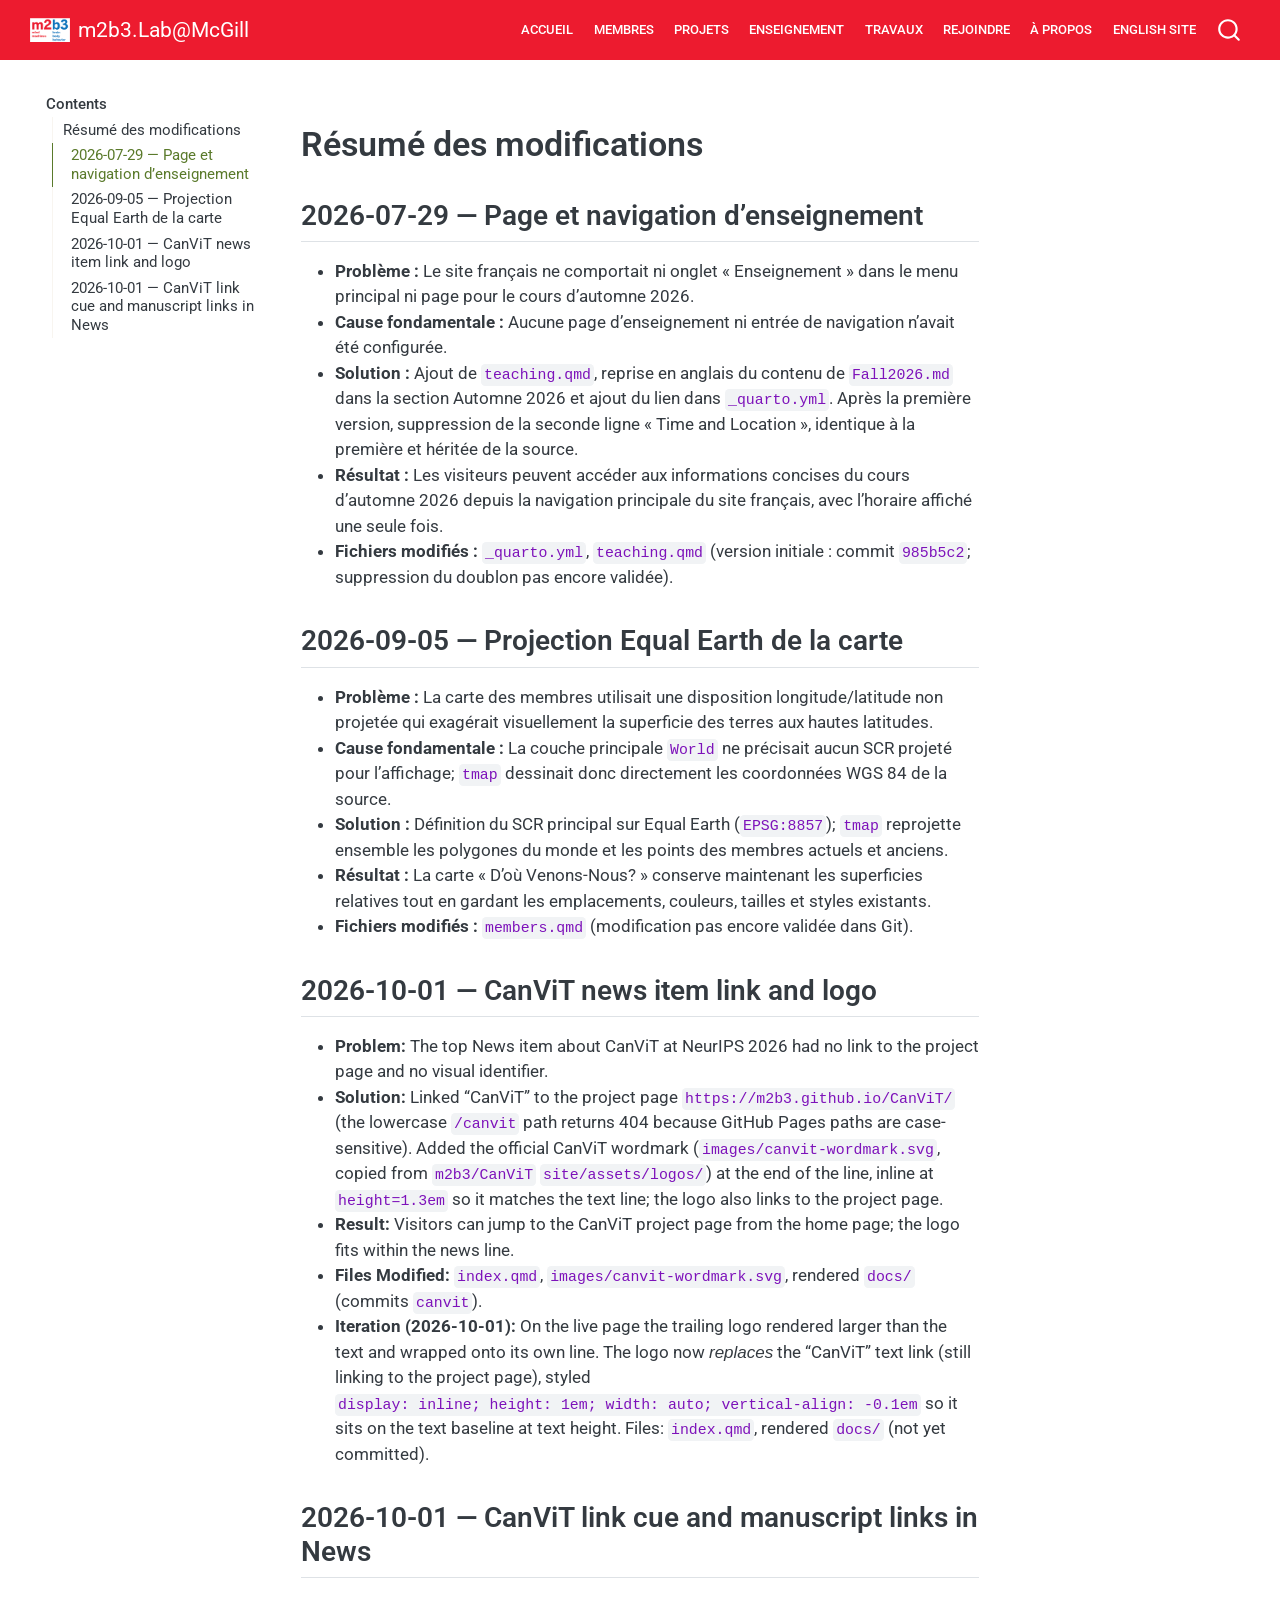
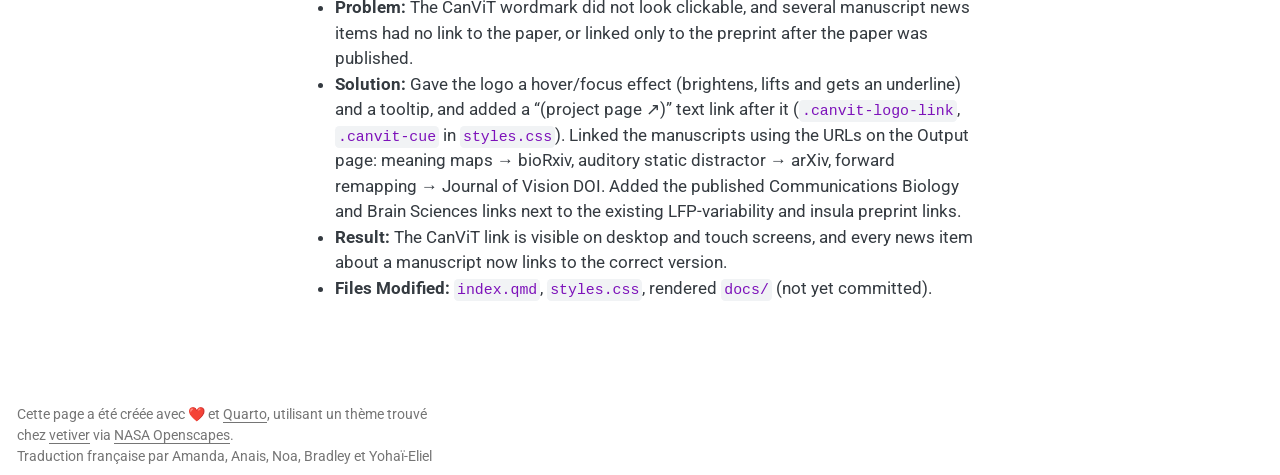
==== commit 24f16a55: "canvit" ====
--- a/docs/CHANGE_COMMENTS.html
+++ b/docs/CHANGE_COMMENTS.html
@@ -147,6 +147,7 @@
   <li><a href="#page-et-navigation-denseignement" id="toc-page-et-navigation-denseignement" class="nav-link" data-scroll-target="#page-et-navigation-denseignement">2026-07-29 — Page et navigation d’enseignement</a></li>
   <li><a href="#projection-equal-earth-de-la-carte" id="toc-projection-equal-earth-de-la-carte" class="nav-link" data-scroll-target="#projection-equal-earth-de-la-carte">2026-09-05 — Projection Equal Earth de la carte</a></li>
   <li><a href="#canvit-news-item-link-and-logo" id="toc-canvit-news-item-link-and-logo" class="nav-link" data-scroll-target="#canvit-news-item-link-and-logo">2026-10-01 — CanViT news item link and logo</a></li>
+  <li><a href="#canvit-link-cue-and-manuscript-links-in-news" id="toc-canvit-link-cue-and-manuscript-links-in-news" class="nav-link" data-scroll-target="#canvit-link-cue-and-manuscript-links-in-news">2026-10-01 — CanViT link cue and manuscript links in News</a></li>
   </ul></li>
   </ul>
 </nav>
@@ -191,6 +192,15 @@
 <li><strong>Result:</strong> Visitors can jump to the CanViT project page from the home page; the logo fits within the news line.</li>
 <li><strong>Files Modified:</strong> <code>index.qmd</code>, <code>images/canvit-wordmark.svg</code>, rendered <code>docs/</code> (commits <code>canvit</code>).</li>
 <li><strong>Iteration (2026-10-01):</strong> On the live page the trailing logo rendered larger than the text and wrapped onto its own line. The logo now <em>replaces</em> the “CanViT” text link (still linking to the project page), styled <code>display: inline; height: 1em; width: auto; vertical-align: -0.1em</code> so it sits on the text baseline at text height. Files: <code>index.qmd</code>, rendered <code>docs/</code> (not yet committed).</li>
+</ul>
+</section>
+<section id="canvit-link-cue-and-manuscript-links-in-news" class="level2">
+<h2 class="anchored" data-anchor-id="canvit-link-cue-and-manuscript-links-in-news">2026-10-01 — CanViT link cue and manuscript links in News</h2>
+<ul>
+<li><strong>Problem:</strong> The CanViT wordmark did not look clickable, and several manuscript news items had no link to the paper, or linked only to the preprint after the paper was published.</li>
+<li><strong>Solution:</strong> Gave the logo a hover/focus effect (brightens, lifts and gets an underline) and a tooltip, and added a “(project page ↗)” text link after it (<code>.canvit-logo-link</code>, <code>.canvit-cue</code> in <code>styles.css</code>). Linked the manuscripts using the URLs on the Output page: meaning maps → bioRxiv, auditory static distractor → arXiv, forward remapping → Journal of Vision DOI. Added the published Communications Biology and Brain Sciences links next to the existing LFP-variability and insula preprint links.</li>
+<li><strong>Result:</strong> The CanViT link is visible on desktop and touch screens, and every news item about a manuscript now links to the correct version.</li>
+<li><strong>Files Modified:</strong> <code>index.qmd</code>, <code>styles.css</code>, rendered <code>docs/</code> (not yet committed).</li>
 </ul>
 
 
--- a/docs/styles.css
+++ b/docs/styles.css
@@ -1 +1,27 @@
-/* css styles */+/* css styles */
+/* Fixed by Claude Opus 5.5 on 2026-10-01
+   Problem: The CanViT wordmark in the news did not look like a clickable link
+   Solution: Hover/focus brightens and lifts the logo with an underline; a small
+   "(project page ↗)" text link follows it as a visible cue that also works on touch screens
+   Result: The logo reads as a link on both desktop and mobile */
+.canvit-logo-link {
+  text-decoration: none;
+  border-bottom: 1px dashed transparent;
+  transition: border-color 0.15s ease;
+}
+.canvit-logo-link img {
+  transition: filter 0.15s ease, transform 0.15s ease;
+}
+.canvit-logo-link:hover,
+.canvit-logo-link:focus-visible {
+  border-bottom-color: currentColor;
+}
+.canvit-logo-link:hover img,
+.canvit-logo-link:focus-visible img {
+  filter: brightness(1.2) saturate(1.2);
+  transform: translateY(-1px);
+}
+.canvit-cue {
+  font-size: 0.85em;
+  white-space: nowrap;
+}
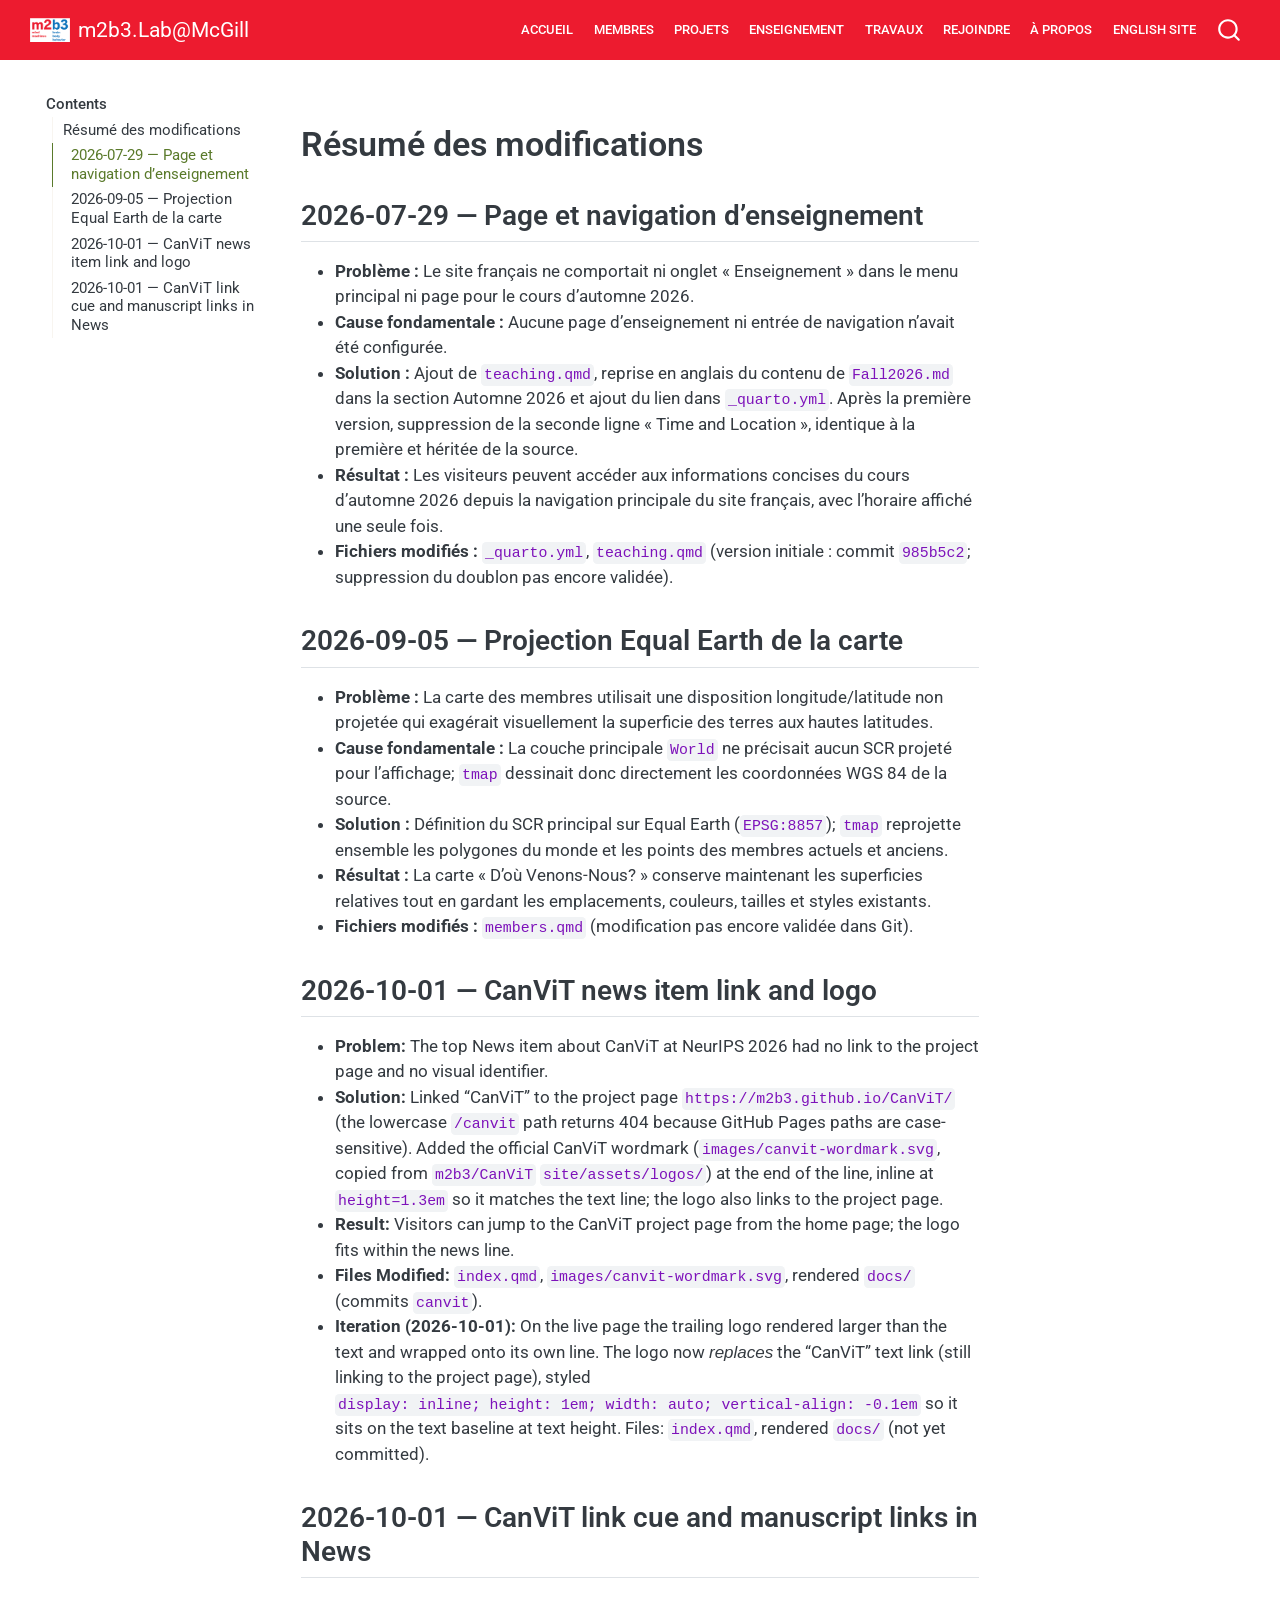
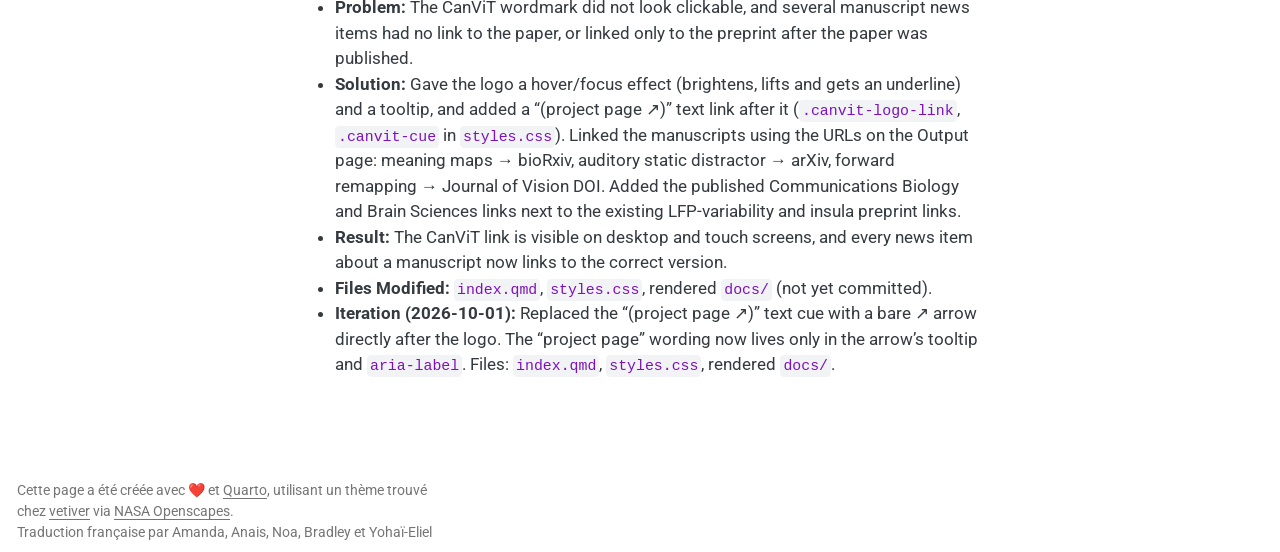
==== commit 24ec7851: "canvit" ====
--- a/docs/CHANGE_COMMENTS.html
+++ b/docs/CHANGE_COMMENTS.html
@@ -201,6 +201,7 @@
 <li><strong>Solution:</strong> Gave the logo a hover/focus effect (brightens, lifts and gets an underline) and a tooltip, and added a “(project page ↗)” text link after it (<code>.canvit-logo-link</code>, <code>.canvit-cue</code> in <code>styles.css</code>). Linked the manuscripts using the URLs on the Output page: meaning maps → bioRxiv, auditory static distractor → arXiv, forward remapping → Journal of Vision DOI. Added the published Communications Biology and Brain Sciences links next to the existing LFP-variability and insula preprint links.</li>
 <li><strong>Result:</strong> The CanViT link is visible on desktop and touch screens, and every news item about a manuscript now links to the correct version.</li>
 <li><strong>Files Modified:</strong> <code>index.qmd</code>, <code>styles.css</code>, rendered <code>docs/</code> (not yet committed).</li>
+<li><strong>Iteration (2026-10-01):</strong> Replaced the “(project page ↗)” text cue with a bare ↗ arrow directly after the logo. The “project page” wording now lives only in the arrow’s tooltip and <code>aria-label</code>. Files: <code>index.qmd</code>, <code>styles.css</code>, rendered <code>docs/</code>.</li>
 </ul>
 
 
--- a/docs/styles.css
+++ b/docs/styles.css
@@ -21,7 +21,13 @@
   filter: brightness(1.2) saturate(1.2);
   transform: translateY(-1px);
 }
+/* Updated by Claude Opus 5.5 on 2026-10-01
+   Problem: "(project page ↗)" text was more than needed
+   Solution: The cue is now just a ↗ arrow placed right after the logo, with a
+   tooltip and aria-label carrying the "project page" wording */
 .canvit-cue {
   font-size: 0.85em;
+  margin-left: 0.15em;
+  text-decoration: none;
   white-space: nowrap;
 }
